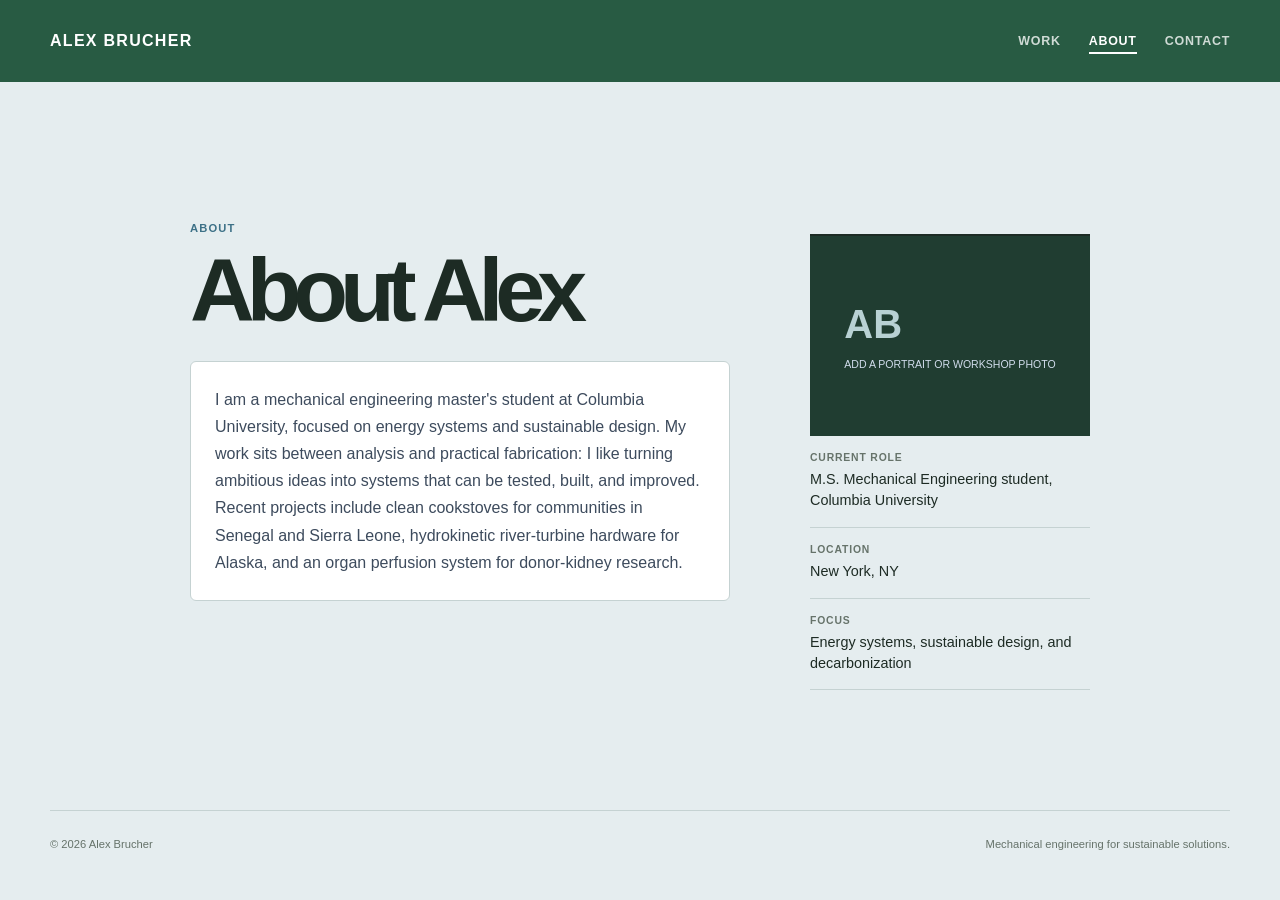
==== about.html @ 3a570173 "Publish portfolio website" ====
<!doctype html>
<html lang="en">
  <head>
    <meta charset="UTF-8" />
    <meta name="viewport" content="width=device-width, initial-scale=1.0" />
    <meta name="description" content="About Alex Brucher, mechanical engineer." />
    <title>About | Alex Brucher</title>
    <link rel="stylesheet" href="assets/styles.css" />
  </head>
  <body>
    <a class="skip-link" href="#about">Skip to content</a>
    <header class="site-header">
      <a class="wordmark" href="index.html" aria-label="Alex Brucher home">ALEX BRUCHER</a>
      <nav aria-label="Primary navigation">
        <a href="index.html">Work</a>
        <a class="active" href="about.html">About</a>
        <a href="contact.html">Contact</a>
      </nav>
    </header>
    <main class="page-shell about-page" id="about">
      <p class="label">About</p>
      <div class="about-layout">
        <div>
          <h1>About Alex</h1>
          <p class="edit-placeholder">I am a mechanical engineering master's student at Columbia University, focused on energy systems and sustainable design. My work sits between analysis and practical fabrication: I like turning ambitious ideas into systems that can be tested, built, and improved. Recent projects include clean cookstoves for communities in Senegal and Sierra Leone, hydrokinetic river-turbine hardware for Alaska, and an organ perfusion system for donor-kidney research.</p>
        </div>
        <aside class="about-aside">
          <div class="profile-placeholder"><span>AB</span><small>Add a portrait or workshop photo</small></div>
          <dl>
            <div><dt>Current role</dt><dd>M.S. Mechanical Engineering student, Columbia University</dd></div>
            <div><dt>Location</dt><dd>New York, NY</dd></div>
            <div><dt>Focus</dt><dd>Energy systems, sustainable design, and decarbonization</dd></div>
          </dl>
        </aside>
      </div>
    </main>
    <footer class="site-footer page-shell"><p>© <span id="year"></span> Alex Brucher</p><p>Mechanical engineering for sustainable solutions.</p></footer>
    <script src="assets/site.js"></script>
  </body>
</html>
---- assets/styles.css ----
:root {
  --ink: #1d2b24;
  --panel: #203d31;
  --blue: #3d7187;
  --cyan: #b8d1d3;
  --signal: #285b43;
  --paper: #e5edef;
  --white: #fff;
  --line: #c5d2d2;
  --muted: #66736a;
  --sans: "Avenir Next", "Helvetica Neue", Arial, sans-serif;
  --mono: "Avenir Next", "Helvetica Neue", Arial, sans-serif;
}
* { box-sizing: border-box; }
html { scroll-behavior: smooth; }
body { margin: 0; color: var(--ink); background: var(--paper); font-family: var(--sans); line-height: 1.45; }
a { color: inherit; }
.page-shell { width: min(1180px, calc(100% - 48px)); margin-inline: auto; }
.skip-link { position: absolute; left: -999px; top: 0; z-index: 3; padding: 10px; color: white; background: var(--blue); }
.skip-link:focus { left: 10px; }
.site-header { display: flex; align-items: center; justify-content: space-between; width: 100%; height: 82px; padding-inline: max(24px, calc((100% - 1180px) / 2)); background: var(--signal); color: var(--white); }
.wordmark { color: var(--white); font: 800 1rem var(--mono); letter-spacing: .08em; text-decoration: none; }
nav { display: flex; gap: 28px; }
nav a { position: relative; padding: 6px 0; color: rgba(255, 255, 255, .78); font: 700 .78rem var(--mono); letter-spacing: .06em; text-decoration: none; text-transform: uppercase; }
nav a.active, nav a:hover { color: var(--white); }
nav a.active::after { position: absolute; right: 0; bottom: 0; left: 0; height: 2px; background: var(--white); content: ""; }
.label { margin: 0; color: var(--blue); font: 800 .7rem var(--mono); letter-spacing: .1em; text-transform: uppercase; }
.hero { padding: clamp(52px, 8vw, 92px) 0 62px; border-bottom: 1px solid var(--line); }
.hero h1 { max-width: 700px; margin: 15px 0 24px; font-size: clamp(2.4rem, 5vw, 4.8rem); line-height: 1; letter-spacing: -.05em; font-weight: 900; }
.hero-details { display: flex; align-items: baseline; justify-content: space-between; gap: 32px; max-width: 850px; }
.hero-subtitle { max-width: 600px; margin: 0; color: var(--muted); font: 500 1.08rem/1.55 var(--sans); }
.hero-availability { flex: 0 0 auto; margin: 0; color: var(--signal); font: 700 .78rem var(--mono); letter-spacing: .04em; text-transform: uppercase; }
.work-section { padding: 58px 0 112px; }
.section-heading { display: flex; justify-content: space-between; padding-bottom: 20px; border-bottom: 2px solid var(--ink); }
.section-note { margin: 0; color: var(--muted); font: .78rem var(--mono); }
.project-grid { display: grid; }
.project-card { display: grid; grid-template-columns: 70px 150px minmax(0, 1fr) 130px; gap: 20px; align-items: center; padding: 20px 4px; border-bottom: 1px solid var(--line); border-radius: 6px; text-decoration: none; transition: background .18s, padding .18s; }
.project-card:hover { padding-inline: 14px; background: var(--white); }
.project-number { color: var(--blue); font: 800 .75rem var(--mono); }
.project-card-visual { display: grid; place-items: center; width: 150px; height: 112.5px; padding: 6px; overflow: hidden; border-radius: 6px; color: var(--muted); background: repeating-linear-gradient(135deg, #e9eef4, #e9eef4 9px, #e3e9f0 9px, #e3e9f0 10px); text-align: center; font: 700 .62rem/1.35 var(--mono); text-transform: uppercase; }
.project-card-visual.has-image { width: fit-content; height: fit-content; max-width: 150px; max-height: 112.5px; padding: 0; background: transparent; }
.project-card-visual img { display: block; width: auto; height: auto; min-width: 0; min-height: 0; max-width: 150px; max-height: 112.5px; border-radius: 6px; object-fit: contain; background: transparent; }
.project-card-main p { margin: 0 0 5px; color: var(--muted); font: 700 .65rem var(--mono); letter-spacing: .08em; text-transform: uppercase; }
.project-card h2 { margin: 0; font-size: clamp(1.5rem, 3vw, 2.65rem); line-height: 1.05; letter-spacing: -.055em; }
.project-card-main > span { display: block; margin-top: 7px; color: var(--muted); font: .78rem var(--mono); }
.project-card-end { display: flex; align-items: center; justify-content: space-between; color: var(--muted); font: .72rem var(--mono); }
.project-card-end b { display: grid; place-items: center; width: 34px; height: 34px; border: 1px solid var(--ink); border-radius: 50%; color: var(--ink); font-size: 1rem; transition: background .18s, color .18s; }
.project-card:hover b { border-color: var(--blue); color: white; background: var(--blue); }
.site-footer { display: flex; justify-content: space-between; gap: 20px; padding: 27px 0; border-top: 1px solid var(--line); color: var(--muted); font: .7rem var(--mono); }
.site-footer p { margin: 0; }
.about-page, .contact-page { max-width: 900px; padding-top: clamp(75px, 12vw, 140px); padding-bottom: 120px; }
.about-layout { display: grid; grid-template-columns: minmax(0, 1fr) 280px; gap: 80px; }
.about-layout h1, .contact-page h1 { margin: 16px 0 30px; font-size: clamp(3.2rem, 7vw, 6.6rem); line-height: .9; letter-spacing: -.09em; }
.edit-placeholder { margin: 0; padding: 24px; border: 1px solid var(--line); border-radius: 6px; color: #3d4b5d; background: var(--white); font: 400 1rem/1.7 var(--sans); }
.about-aside { border-top: 2px solid var(--ink); }
.profile-placeholder { display: grid; place-content: center; height: 200px; color: var(--cyan); background: var(--panel); font: 800 2.5rem var(--mono); }
.profile-placeholder small { margin-top: 11px; color: #d1ddec; font: 400 .66rem var(--mono); text-transform: uppercase; }
.about-aside dl, .project-header dl { margin: 0; }
.about-aside dl div, .project-header dl div { padding: 16px 0; border-bottom: 1px solid var(--line); }
dt { color: var(--muted); font: 800 .65rem var(--mono); letter-spacing: .08em; text-transform: uppercase; }
dd { margin: 6px 0 0; font-size: .9rem; }
.contact-links { margin-top: 48px; border-top: 2px solid var(--ink); }
.contact-links a { display: grid; grid-template-columns: 100px minmax(0, 1fr) 26px; gap: 15px; align-items: center; padding: 22px 0; border-bottom: 1px solid var(--line); text-decoration: none; }
.contact-links a:hover { color: var(--blue); }
.contact-links small { color: var(--muted); font: 800 .67rem var(--mono); text-transform: uppercase; }
.contact-links span { font: 700 clamp(1.15rem, 2vw, 1.7rem) var(--mono); letter-spacing: -.05em; }
.contact-note { color: var(--muted); font: .78rem var(--mono); }
.project-page { padding-top: 44px; padding-bottom: 110px; }
.back-link { color: var(--blue); font: 700 .78rem var(--mono); text-decoration: none; }
.project-header { display: grid; grid-template-columns: minmax(0, 1fr) 280px; gap: 10%; align-items: end; padding: 55px 0 42px; }
.project-header h1 { margin: 13px 0 0; font-size: clamp(3.5rem, 7vw, 7.2rem); line-height: .88; letter-spacing: -.09em; }
.media-stage { display: grid; grid-template-columns: repeat(2, minmax(0, 1fr)); gap: 20px; }
.media-stage-single { display: block; }
.model-panel, .image-placeholder, .project-image { min-height: clamp(400px, 55vw, 650px); border: 1px solid var(--line); border-radius: 6px; background: var(--white); overflow: hidden; }
.model-toolbar { position: relative; z-index: 1; display: flex; justify-content: space-between; gap: 20px; padding: 14px 16px; border-bottom: 1px solid var(--line); color: var(--muted); font: 700 .65rem var(--mono); letter-spacing: .06em; text-transform: uppercase; }
.model-panel model-viewer { display: block; width: 100%; height: calc(clamp(400px, 55vw, 650px) - 46px); background: linear-gradient(135deg, #f8fafc, #e9eef4); }
.model-loading { display: grid; place-items: center; height: 100%; color: var(--muted); font: 700 .75rem var(--mono); text-transform: uppercase; }
.image-placeholder { display: grid; place-content: center; gap: 8px; color: var(--muted); background: repeating-linear-gradient(45deg, #e9eef4, #e9eef4 9px, #e3e9f0 9px, #e3e9f0 10px); text-align: center; font: 700 .8rem var(--mono); text-transform: uppercase; }
.image-placeholder small { font-weight: 400; text-transform: none; }
.project-image { margin: 0; overflow: hidden; }
.project-image img { display: block; width: 100%; height: auto; max-height: 75vh; min-height: 400px; object-fit: contain; background: var(--white); }
.project-image figcaption { padding: 12px 14px; color: var(--muted); font: .9rem/1.45 var(--sans); }
.image-carousel { display: flex; flex-direction: column; }
.carousel-track { display: flex; flex: 1; min-height: 0; transition: transform .3s ease; }
.carousel-track figure { flex: 0 0 100%; margin: 0; }
.carousel-track img { width: 100%; height: clamp(400px, 55vw, 650px); object-fit: contain; background: var(--white); }
.carousel-track figcaption { min-height: 48px; }
.carousel-controls { display: flex; align-items: center; justify-content: space-between; padding: 10px 14px; border-top: 1px solid var(--line); color: var(--muted); font: .86rem var(--sans); }
.carousel-controls button { display: grid; place-items: center; width: 32px; height: 32px; border: 1px solid var(--line); border-radius: 50%; color: var(--ink); background: transparent; font: 1rem var(--sans); cursor: pointer; }
.carousel-controls button:hover { color: var(--white); border-color: var(--signal); background: var(--signal); }
.media-caption { margin: 0; padding: 12px 14px; color: var(--muted); font: .9rem/1.45 var(--sans); }
.image-placeholder .media-caption { align-self: end; width: 100%; padding-top: 16px; text-align: left; }
.project-template { display: grid; grid-template-columns: repeat(2, 1fr); gap: 16px; margin-top: 24px; }
.project-template section { min-height: 210px; padding: 22px; border: 1px solid var(--line); border-radius: 6px; background: #eef2f5; }
.project-copy { display: flex; flex-direction: column; gap: 10px; margin: 18px 0 0; color: #3d4b5d; font: 400 1rem/1.7 var(--sans); }
.project-copy strong { color: var(--ink); font-weight: 700; }
.project-copy span { display: block; }
.skills-list { display: flex; flex-wrap: wrap; gap: 8px; margin: 18px 0 0; padding: 0; list-style: none; }
.skills-list li { padding: 7px 9px; border: 1px solid var(--line); border-radius: 4px; color: var(--ink); background: var(--white); font: 700 .72rem var(--mono); }
.editor-note { margin: 24px 0 0; color: var(--muted); font: .72rem var(--mono); }
.editor-note code { color: var(--blue); }
@media (max-width: 700px) {
  .page-shell { width: calc(100% - 32px); }
  .site-header { width: 100%; height: 70px; padding-inline: 16px; }
  .wordmark { font-size: .82rem; }
  nav { gap: 16px; }
  .hero { padding-block: 56px 48px; }
  .hero h1 { font-size: clamp(2.4rem, 11vw, 4.2rem); }
  .hero-details { align-items: start; flex-direction: column; gap: 18px; }
  .section-heading { align-items: start; flex-direction: column; gap: 11px; }
  .project-card { grid-template-columns: 37px 110px minmax(0, 1fr); gap: 13px; padding-block: 22px; }
  .project-card-visual { width: 110px; height: 82.5px; grid-column: 2; grid-row: 1 / span 2; }
  .project-card-visual.has-image { max-width: 110px; max-height: 82.5px; }
  .project-card-visual img { max-width: 110px; max-height: 82.5px; }
  .project-card-main { grid-column: 3; }
  .project-card-end { grid-column: 3; justify-content: flex-start; gap: 15px; }
  .about-layout, .project-header { grid-template-columns: 1fr; gap: 30px; }
  .contact-links a { grid-template-columns: 1fr 23px; }
  .contact-links small { grid-column: 1 / -1; }
  .project-header { padding-top: 42px; }
  .media-stage { grid-template-columns: 1fr; }
  .model-toolbar { font-size: .56rem; }
  .model-toolbar span:last-child { display: none; }
  .project-template { grid-template-columns: 1fr; }
  .project-template section { min-height: 0; }
  .site-footer { flex-direction: column; }
}
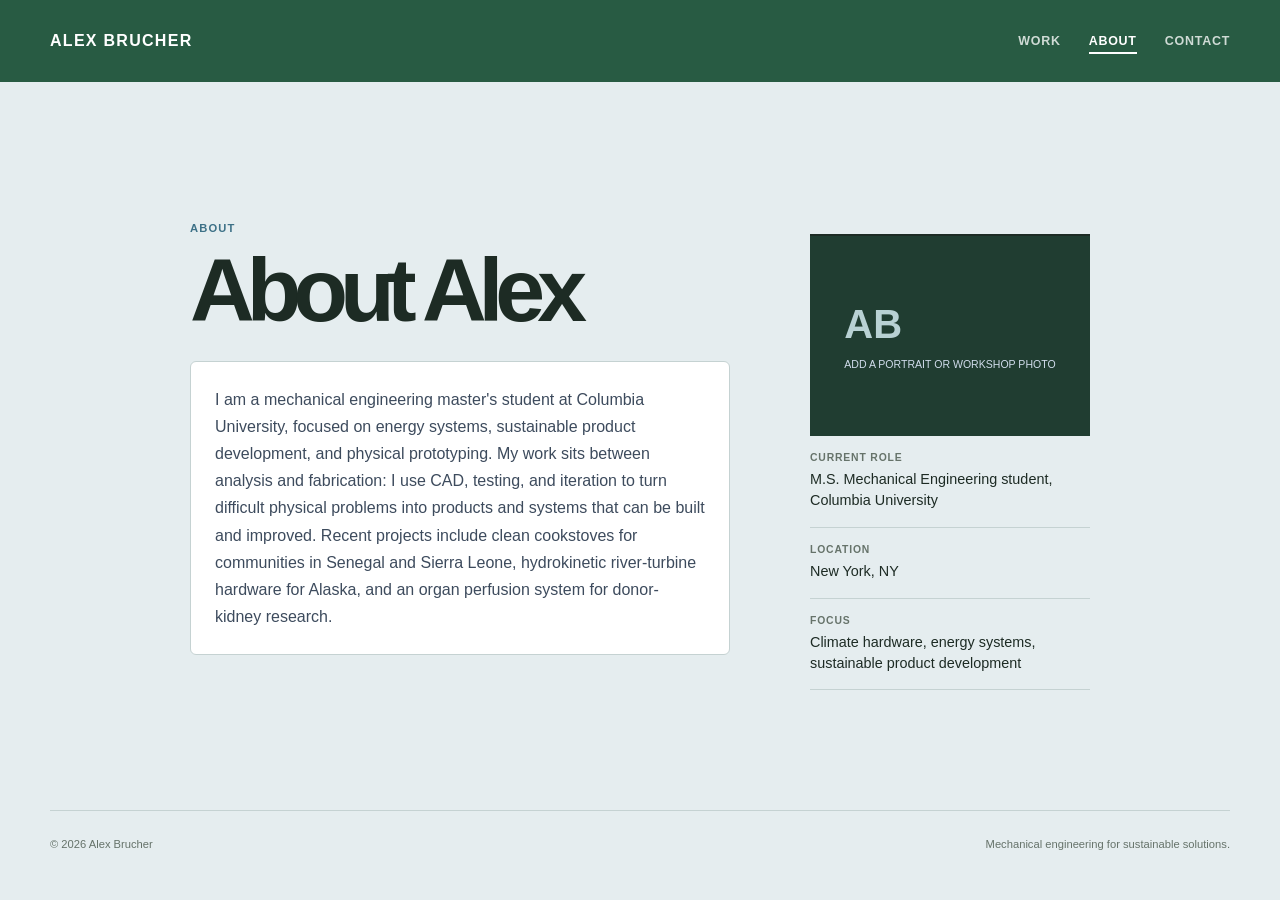
==== commit e4057525: "Refine portfolio positioning and project presentation" ====
--- a/about.html
+++ b/about.html
@@ -3,8 +3,8 @@
   <head>
     <meta charset="UTF-8" />
     <meta name="viewport" content="width=device-width, initial-scale=1.0" />
-    <meta name="description" content="About Alex Brucher, mechanical engineer." />
-    <title>About | Alex Brucher</title>
+    <meta name="description" content="About Alex Brucher, a mechanical engineer and Columbia MECE student focused on sustainable product development and climate hardware." />
+    <title>About Alex Brucher | Mechanical Engineer</title>
     <link rel="stylesheet" href="assets/styles.css" />
   </head>
   <body>
@@ -22,14 +22,14 @@
       <div class="about-layout">
         <div>
           <h1>About Alex</h1>
-          <p class="edit-placeholder">I am a mechanical engineering master's student at Columbia University, focused on energy systems and sustainable design. My work sits between analysis and practical fabrication: I like turning ambitious ideas into systems that can be tested, built, and improved. Recent projects include clean cookstoves for communities in Senegal and Sierra Leone, hydrokinetic river-turbine hardware for Alaska, and an organ perfusion system for donor-kidney research.</p>
+          <p class="edit-placeholder">I am a mechanical engineering master's student at Columbia University, focused on energy systems, sustainable product development, and physical prototyping. My work sits between analysis and fabrication: I use CAD, testing, and iteration to turn difficult physical problems into products and systems that can be built and improved. Recent projects include clean cookstoves for communities in Senegal and Sierra Leone, hydrokinetic river-turbine hardware for Alaska, and an organ perfusion system for donor-kidney research.</p>
         </div>
         <aside class="about-aside">
           <div class="profile-placeholder"><span>AB</span><small>Add a portrait or workshop photo</small></div>
           <dl>
             <div><dt>Current role</dt><dd>M.S. Mechanical Engineering student, Columbia University</dd></div>
             <div><dt>Location</dt><dd>New York, NY</dd></div>
-            <div><dt>Focus</dt><dd>Energy systems, sustainable design, and decarbonization</dd></div>
+            <div><dt>Focus</dt><dd>Climate hardware, energy systems, sustainable product development</dd></div>
           </dl>
         </aside>
       </div>
--- a/assets/styles.css
+++ b/assets/styles.css
@@ -15,6 +15,7 @@
 html { scroll-behavior: smooth; }
 body { margin: 0; color: var(--ink); background: var(--paper); font-family: var(--sans); line-height: 1.45; }
 a { color: inherit; }
+ a:focus-visible, button:focus-visible { outline: 3px solid var(--signal); outline-offset: 4px; }
 .page-shell { width: min(1180px, calc(100% - 48px)); margin-inline: auto; }
 .skip-link { position: absolute; left: -999px; top: 0; z-index: 3; padding: 10px; color: white; background: var(--blue); }
 .skip-link:focus { left: 10px; }
@@ -29,7 +30,8 @@
 .hero h1 { max-width: 700px; margin: 15px 0 24px; font-size: clamp(2.4rem, 5vw, 4.8rem); line-height: 1; letter-spacing: -.05em; font-weight: 900; }
 .hero-details { display: flex; align-items: baseline; justify-content: space-between; gap: 32px; max-width: 850px; }
 .hero-subtitle { max-width: 600px; margin: 0; color: var(--muted); font: 500 1.08rem/1.55 var(--sans); }
-.hero-availability { flex: 0 0 auto; margin: 0; color: var(--signal); font: 700 .78rem var(--mono); letter-spacing: .04em; text-transform: uppercase; }
+.hero-capabilities { margin: 14px 0 0; color: var(--blue); font: 700 .7rem var(--mono); letter-spacing: .04em; text-transform: uppercase; }
+.hero-availability { flex: 0 1 360px; max-width: 360px; margin: 0; color: var(--signal); font: 700 .78rem var(--mono); letter-spacing: .04em; text-transform: uppercase; }
 .work-section { padding: 58px 0 112px; }
 .section-heading { display: flex; justify-content: space-between; padding-bottom: 20px; border-bottom: 2px solid var(--ink); }
 .section-note { margin: 0; color: var(--muted); font: .78rem var(--mono); }
@@ -43,6 +45,9 @@
 .project-card-main p { margin: 0 0 5px; color: var(--muted); font: 700 .65rem var(--mono); letter-spacing: .08em; text-transform: uppercase; }
 .project-card h2 { margin: 0; font-size: clamp(1.5rem, 3vw, 2.65rem); line-height: 1.05; letter-spacing: -.055em; }
 .project-card-main > span { display: block; margin-top: 7px; color: var(--muted); font: .78rem var(--mono); }
+.project-card-main .project-card-description { max-width: 620px; color: var(--ink); font: 500 .9rem/1.35 var(--sans); }
+.project-card-main .project-card-skills { margin-top: 8px; color: var(--blue); font: 700 .65rem var(--mono); letter-spacing: .03em; text-transform: uppercase; }
+.project-card-main .project-card-client { margin-top: 8px; }
 .project-card-end { display: flex; align-items: center; justify-content: space-between; color: var(--muted); font: .72rem var(--mono); }
 .project-card-end b { display: grid; place-items: center; width: 34px; height: 34px; border: 1px solid var(--ink); border-radius: 50%; color: var(--ink); font-size: 1rem; transition: background .18s, color .18s; }
 .project-card:hover b { border-color: var(--blue); color: white; background: var(--blue); }
@@ -99,6 +104,10 @@
 .skills-list li { padding: 7px 9px; border: 1px solid var(--line); border-radius: 4px; color: var(--ink); background: var(--white); font: 700 .72rem var(--mono); }
 .editor-note { margin: 24px 0 0; color: var(--muted); font: .72rem var(--mono); }
 .editor-note code { color: var(--blue); }
+@media (max-width: 900px) and (min-width: 701px) {
+  .hero-details { align-items: flex-start; flex-direction: column; gap: 18px; }
+  .hero-availability { max-width: 100%; }
+}
 @media (max-width: 700px) {
   .page-shell { width: calc(100% - 32px); }
   .site-header { width: 100%; height: 70px; padding-inline: 16px; }
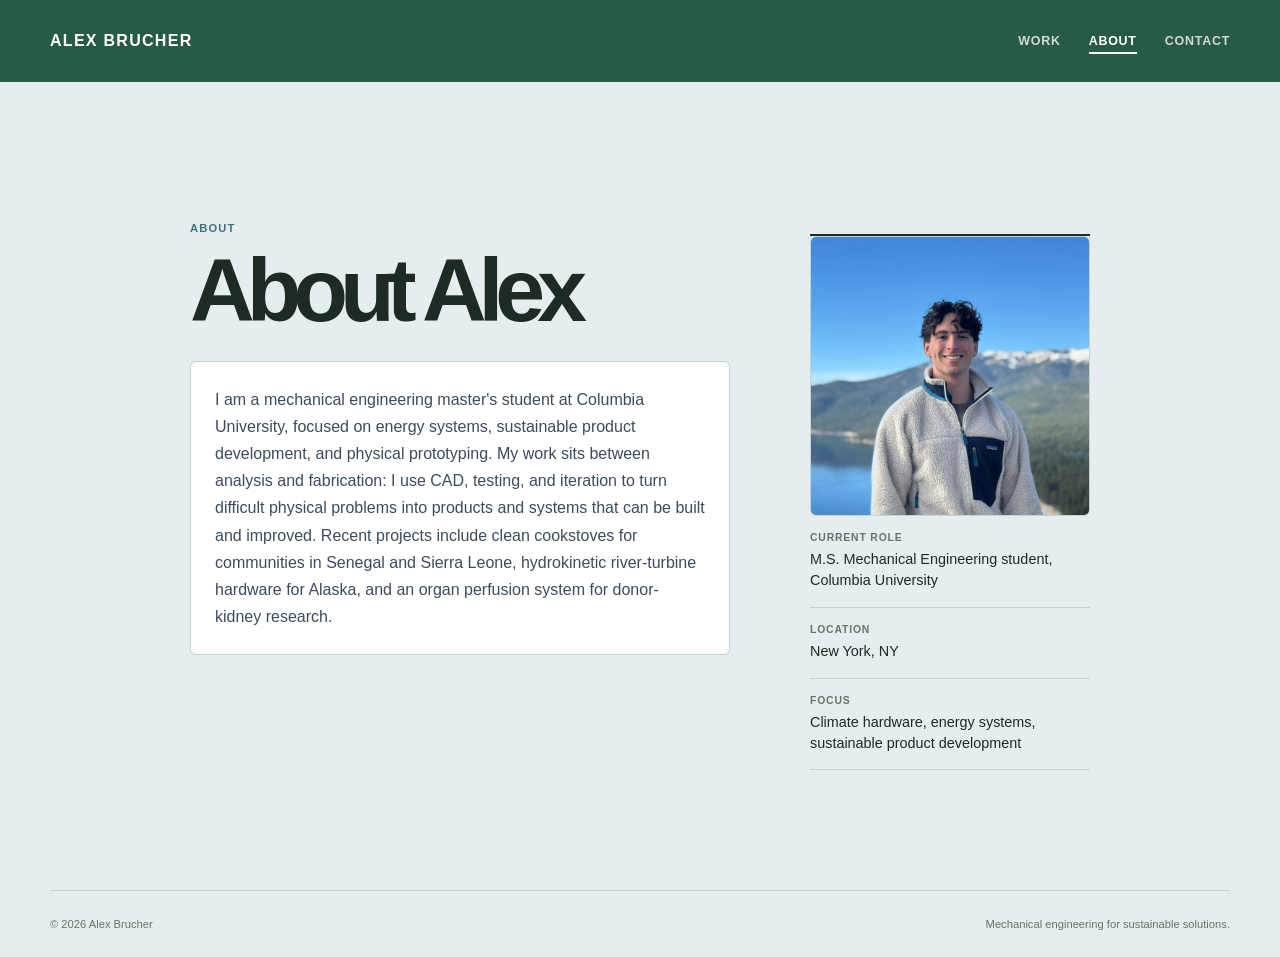
==== commit a0a2e273: "Describe your changes" ====
--- a/about.html
+++ b/about.html
@@ -25,7 +25,7 @@
           <p class="edit-placeholder">I am a mechanical engineering master's student at Columbia University, focused on energy systems, sustainable product development, and physical prototyping. My work sits between analysis and fabrication: I use CAD, testing, and iteration to turn difficult physical problems into products and systems that can be built and improved. Recent projects include clean cookstoves for communities in Senegal and Sierra Leone, hydrokinetic river-turbine hardware for Alaska, and an organ perfusion system for donor-kidney research.</p>
         </div>
         <aside class="about-aside">
-          <div class="profile-placeholder"><span>AB</span><small>Add a portrait or workshop photo</small></div>
+          <img class="profile-photo" src="assets/images/Headshot.jpeg" alt="Alex Brucher" />
           <dl>
             <div><dt>Current role</dt><dd>M.S. Mechanical Engineering student, Columbia University</dd></div>
             <div><dt>Location</dt><dd>New York, NY</dd></div>
--- a/assets/styles.css
+++ b/assets/styles.css
@@ -31,7 +31,7 @@
 .hero-details { display: flex; align-items: baseline; justify-content: space-between; gap: 32px; max-width: 850px; }
 .hero-subtitle { max-width: 600px; margin: 0; color: var(--muted); font: 500 1.08rem/1.55 var(--sans); }
 .hero-capabilities { margin: 14px 0 0; color: var(--blue); font: 700 .7rem var(--mono); letter-spacing: .04em; text-transform: uppercase; }
-.hero-availability { flex: 0 1 360px; max-width: 360px; margin: 0; color: var(--signal); font: 700 .78rem var(--mono); letter-spacing: .04em; text-transform: uppercase; }
+.hero-availability { display: inline-block; max-width: 100%; margin: 24px 0 0; color: var(--signal); font: 800 1rem var(--mono); letter-spacing: .04em; text-transform: uppercase; }
 .work-section { padding: 58px 0 112px; }
 .section-heading { display: flex; justify-content: space-between; padding-bottom: 20px; border-bottom: 2px solid var(--ink); }
 .section-note { margin: 0; color: var(--muted); font: .78rem var(--mono); }
@@ -60,6 +60,7 @@
 .about-aside { border-top: 2px solid var(--ink); }
 .profile-placeholder { display: grid; place-content: center; height: 200px; color: var(--cyan); background: var(--panel); font: 800 2.5rem var(--mono); }
 .profile-placeholder small { margin-top: 11px; color: #d1ddec; font: 400 .66rem var(--mono); text-transform: uppercase; }
+.profile-photo { display: block; width: 100%; height: 280px; border: 1px solid var(--line); border-radius: 6px; object-fit: cover; }
 .about-aside dl, .project-header dl { margin: 0; }
 .about-aside dl div, .project-header dl div { padding: 16px 0; border-bottom: 1px solid var(--line); }
 dt { color: var(--muted); font: 800 .65rem var(--mono); letter-spacing: .08em; text-transform: uppercase; }
@@ -84,16 +85,18 @@
 .image-placeholder small { font-weight: 400; text-transform: none; }
 .project-image { margin: 0; overflow: hidden; }
 .project-image img { display: block; width: 100%; height: auto; max-height: 75vh; min-height: 400px; object-fit: contain; background: var(--white); }
-.project-image figcaption { padding: 12px 14px; color: var(--muted); font: .9rem/1.45 var(--sans); }
+.project-image figcaption { padding: 12px 14px; color: var(--muted); font: 700 1rem/1.45 var(--sans); }
 .image-carousel { display: flex; flex-direction: column; }
 .carousel-track { display: flex; flex: 1; min-height: 0; transition: transform .3s ease; }
 .carousel-track figure { flex: 0 0 100%; margin: 0; }
 .carousel-track img { width: 100%; height: clamp(400px, 55vw, 650px); object-fit: contain; background: var(--white); }
 .carousel-track figcaption { min-height: 48px; }
+.media-stage-single .project-image img,
+.media-stage-single .carousel-track img { height: clamp(360px, 48vw, 580px); min-height: 360px; }
 .carousel-controls { display: flex; align-items: center; justify-content: space-between; padding: 10px 14px; border-top: 1px solid var(--line); color: var(--muted); font: .86rem var(--sans); }
 .carousel-controls button { display: grid; place-items: center; width: 32px; height: 32px; border: 1px solid var(--line); border-radius: 50%; color: var(--ink); background: transparent; font: 1rem var(--sans); cursor: pointer; }
 .carousel-controls button:hover { color: var(--white); border-color: var(--signal); background: var(--signal); }
-.media-caption { margin: 0; padding: 12px 14px; color: var(--muted); font: .9rem/1.45 var(--sans); }
+.media-caption { margin: 0; padding: 12px 14px; color: var(--muted); font: 700 1rem/1.45 var(--sans); }
 .image-placeholder .media-caption { align-self: end; width: 100%; padding-top: 16px; text-align: left; }
 .project-template { display: grid; grid-template-columns: repeat(2, 1fr); gap: 16px; margin-top: 24px; }
 .project-template section { min-height: 210px; padding: 22px; border: 1px solid var(--line); border-radius: 6px; background: #eef2f5; }
@@ -102,6 +105,7 @@
 .project-copy span { display: block; }
 .skills-list { display: flex; flex-wrap: wrap; gap: 8px; margin: 18px 0 0; padding: 0; list-style: none; }
 .skills-list li { padding: 7px 9px; border: 1px solid var(--line); border-radius: 4px; color: var(--ink); background: var(--white); font: 700 .72rem var(--mono); }
+.stat-citation { margin: 20px 0 0; color: var(--muted); font: .72rem/1.5 var(--mono); }
 .editor-note { margin: 24px 0 0; color: var(--muted); font: .72rem var(--mono); }
 .editor-note code { color: var(--blue); }
 @media (max-width: 900px) and (min-width: 701px) {
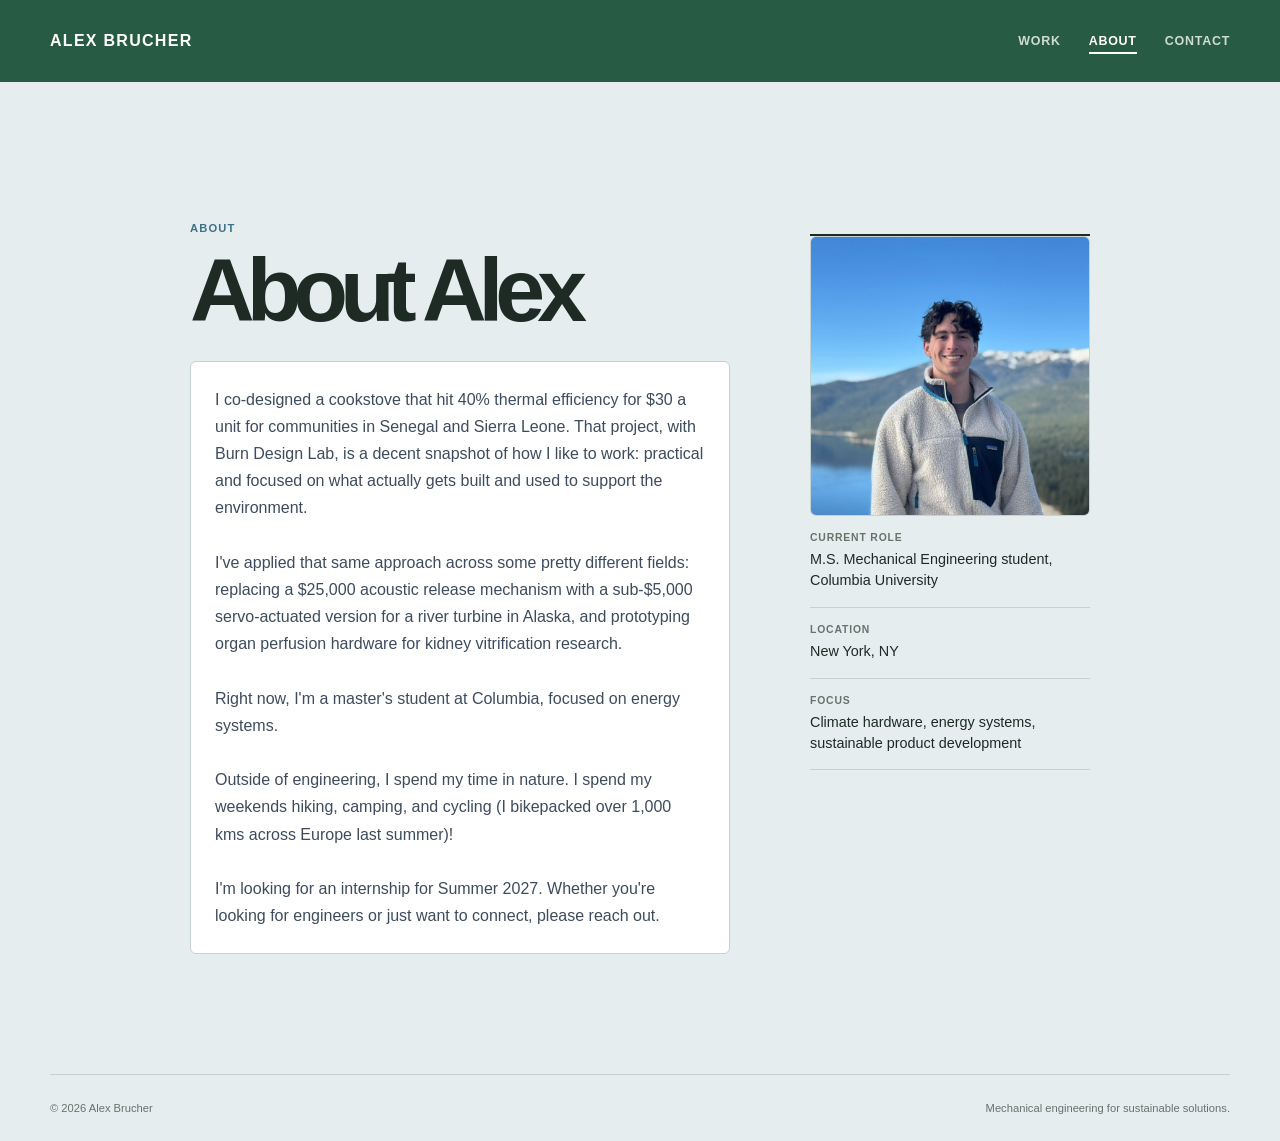
==== commit 0f2db92f: "Prepare portfolio for publication" ====
--- a/about.html
+++ b/about.html
@@ -22,7 +22,7 @@
       <div class="about-layout">
         <div>
           <h1>About Alex</h1>
-          <p class="edit-placeholder">I am a mechanical engineering master's student at Columbia University, focused on energy systems, sustainable product development, and physical prototyping. My work sits between analysis and fabrication: I use CAD, testing, and iteration to turn difficult physical problems into products and systems that can be built and improved. Recent projects include clean cookstoves for communities in Senegal and Sierra Leone, hydrokinetic river-turbine hardware for Alaska, and an organ perfusion system for donor-kidney research.</p>
+          <p class="about-copy">I co-designed a cookstove that hit 40% thermal efficiency for $30 a unit for communities in Senegal and Sierra Leone. That project, with Burn Design Lab, is a decent snapshot of how I like to work: practical and focused on what actually gets built and used to support the environment.<br /><br />I've applied that same approach across some pretty different fields: replacing a $25,000 acoustic release mechanism with a sub-$5,000 servo-actuated version for a river turbine in Alaska, and prototyping organ perfusion hardware for kidney vitrification research.<br /><br />Right now, I'm a master's student at Columbia, focused on energy systems.<br /><br />Outside of engineering, I spend my time in nature. I spend my weekends hiking, camping, and cycling (I bikepacked over 1,000 kms across Europe last summer)!<br /><br />I'm looking for an internship for Summer 2027. Whether you're looking for engineers or just want to connect, please reach out.</p>
         </div>
         <aside class="about-aside">
           <img class="profile-photo" src="assets/images/Headshot.jpeg" alt="Alex Brucher" />
--- a/assets/styles.css
+++ b/assets/styles.css
@@ -28,6 +28,7 @@
 .label { margin: 0; color: var(--blue); font: 800 .7rem var(--mono); letter-spacing: .1em; text-transform: uppercase; }
 .hero { padding: clamp(52px, 8vw, 92px) 0 62px; border-bottom: 1px solid var(--line); }
 .hero h1 { max-width: 700px; margin: 15px 0 24px; font-size: clamp(2.4rem, 5vw, 4.8rem); line-height: 1; letter-spacing: -.05em; font-weight: 900; }
+.hero-statement { max-width: 1180px !important; font-size: clamp(2rem, 2.8vw, 3.1rem) !important; line-height: 1.1 !important; letter-spacing: -.04em !important; }
 .hero-details { display: flex; align-items: baseline; justify-content: space-between; gap: 32px; max-width: 850px; }
 .hero-subtitle { max-width: 600px; margin: 0; color: var(--muted); font: 500 1.08rem/1.55 var(--sans); }
 .hero-capabilities { margin: 14px 0 0; color: var(--blue); font: 700 .7rem var(--mono); letter-spacing: .04em; text-transform: uppercase; }
@@ -56,10 +57,8 @@
 .about-page, .contact-page { max-width: 900px; padding-top: clamp(75px, 12vw, 140px); padding-bottom: 120px; }
 .about-layout { display: grid; grid-template-columns: minmax(0, 1fr) 280px; gap: 80px; }
 .about-layout h1, .contact-page h1 { margin: 16px 0 30px; font-size: clamp(3.2rem, 7vw, 6.6rem); line-height: .9; letter-spacing: -.09em; }
-.edit-placeholder { margin: 0; padding: 24px; border: 1px solid var(--line); border-radius: 6px; color: #3d4b5d; background: var(--white); font: 400 1rem/1.7 var(--sans); }
+.about-copy { margin: 0; padding: 24px; border: 1px solid var(--line); border-radius: 6px; color: #3d4b5d; background: var(--white); font: 400 1rem/1.7 var(--sans); }
 .about-aside { border-top: 2px solid var(--ink); }
-.profile-placeholder { display: grid; place-content: center; height: 200px; color: var(--cyan); background: var(--panel); font: 800 2.5rem var(--mono); }
-.profile-placeholder small { margin-top: 11px; color: #d1ddec; font: 400 .66rem var(--mono); text-transform: uppercase; }
 .profile-photo { display: block; width: 100%; height: 280px; border: 1px solid var(--line); border-radius: 6px; object-fit: cover; }
 .about-aside dl, .project-header dl { margin: 0; }
 .about-aside dl div, .project-header dl div { padding: 16px 0; border-bottom: 1px solid var(--line); }
@@ -77,12 +76,11 @@
 .project-header h1 { margin: 13px 0 0; font-size: clamp(3.5rem, 7vw, 7.2rem); line-height: .88; letter-spacing: -.09em; }
 .media-stage { display: grid; grid-template-columns: repeat(2, minmax(0, 1fr)); gap: 20px; }
 .media-stage-single { display: block; }
-.model-panel, .image-placeholder, .project-image { min-height: clamp(400px, 55vw, 650px); border: 1px solid var(--line); border-radius: 6px; background: var(--white); overflow: hidden; }
+.model-panel, .media-empty, .project-image { min-height: clamp(400px, 55vw, 650px); border: 1px solid var(--line); border-radius: 6px; background: var(--white); overflow: hidden; }
 .model-toolbar { position: relative; z-index: 1; display: flex; justify-content: space-between; gap: 20px; padding: 14px 16px; border-bottom: 1px solid var(--line); color: var(--muted); font: 700 .65rem var(--mono); letter-spacing: .06em; text-transform: uppercase; }
 .model-panel model-viewer { display: block; width: 100%; height: calc(clamp(400px, 55vw, 650px) - 46px); background: linear-gradient(135deg, #f8fafc, #e9eef4); }
 .model-loading { display: grid; place-items: center; height: 100%; color: var(--muted); font: 700 .75rem var(--mono); text-transform: uppercase; }
-.image-placeholder { display: grid; place-content: center; gap: 8px; color: var(--muted); background: repeating-linear-gradient(45deg, #e9eef4, #e9eef4 9px, #e3e9f0 9px, #e3e9f0 10px); text-align: center; font: 700 .8rem var(--mono); text-transform: uppercase; }
-.image-placeholder small { font-weight: 400; text-transform: none; }
+.media-empty { display: grid; place-content: center; gap: 8px; color: var(--muted); background: repeating-linear-gradient(45deg, #e9eef4, #e9eef4 9px, #e3e9f0 9px, #e3e9f0 10px); text-align: center; font: 700 .8rem var(--mono); text-transform: uppercase; }
 .project-image { margin: 0; overflow: hidden; }
 .project-image img { display: block; width: 100%; height: auto; max-height: 75vh; min-height: 400px; object-fit: contain; background: var(--white); }
 .project-image figcaption { padding: 12px 14px; color: var(--muted); font: 700 1rem/1.45 var(--sans); }
@@ -97,7 +95,7 @@
 .carousel-controls button { display: grid; place-items: center; width: 32px; height: 32px; border: 1px solid var(--line); border-radius: 50%; color: var(--ink); background: transparent; font: 1rem var(--sans); cursor: pointer; }
 .carousel-controls button:hover { color: var(--white); border-color: var(--signal); background: var(--signal); }
 .media-caption { margin: 0; padding: 12px 14px; color: var(--muted); font: 700 1rem/1.45 var(--sans); }
-.image-placeholder .media-caption { align-self: end; width: 100%; padding-top: 16px; text-align: left; }
+.media-empty .media-caption { align-self: end; width: 100%; padding-top: 16px; text-align: left; }
 .project-template { display: grid; grid-template-columns: repeat(2, 1fr); gap: 16px; margin-top: 24px; }
 .project-template section { min-height: 210px; padding: 22px; border: 1px solid var(--line); border-radius: 6px; background: #eef2f5; }
 .project-copy { display: flex; flex-direction: column; gap: 10px; margin: 18px 0 0; color: #3d4b5d; font: 400 1rem/1.7 var(--sans); }
@@ -106,8 +104,6 @@
 .skills-list { display: flex; flex-wrap: wrap; gap: 8px; margin: 18px 0 0; padding: 0; list-style: none; }
 .skills-list li { padding: 7px 9px; border: 1px solid var(--line); border-radius: 4px; color: var(--ink); background: var(--white); font: 700 .72rem var(--mono); }
 .stat-citation { margin: 20px 0 0; color: var(--muted); font: .72rem/1.5 var(--mono); }
-.editor-note { margin: 24px 0 0; color: var(--muted); font: .72rem var(--mono); }
-.editor-note code { color: var(--blue); }
 @media (max-width: 900px) and (min-width: 701px) {
   .hero-details { align-items: flex-start; flex-direction: column; gap: 18px; }
   .hero-availability { max-width: 100%; }
